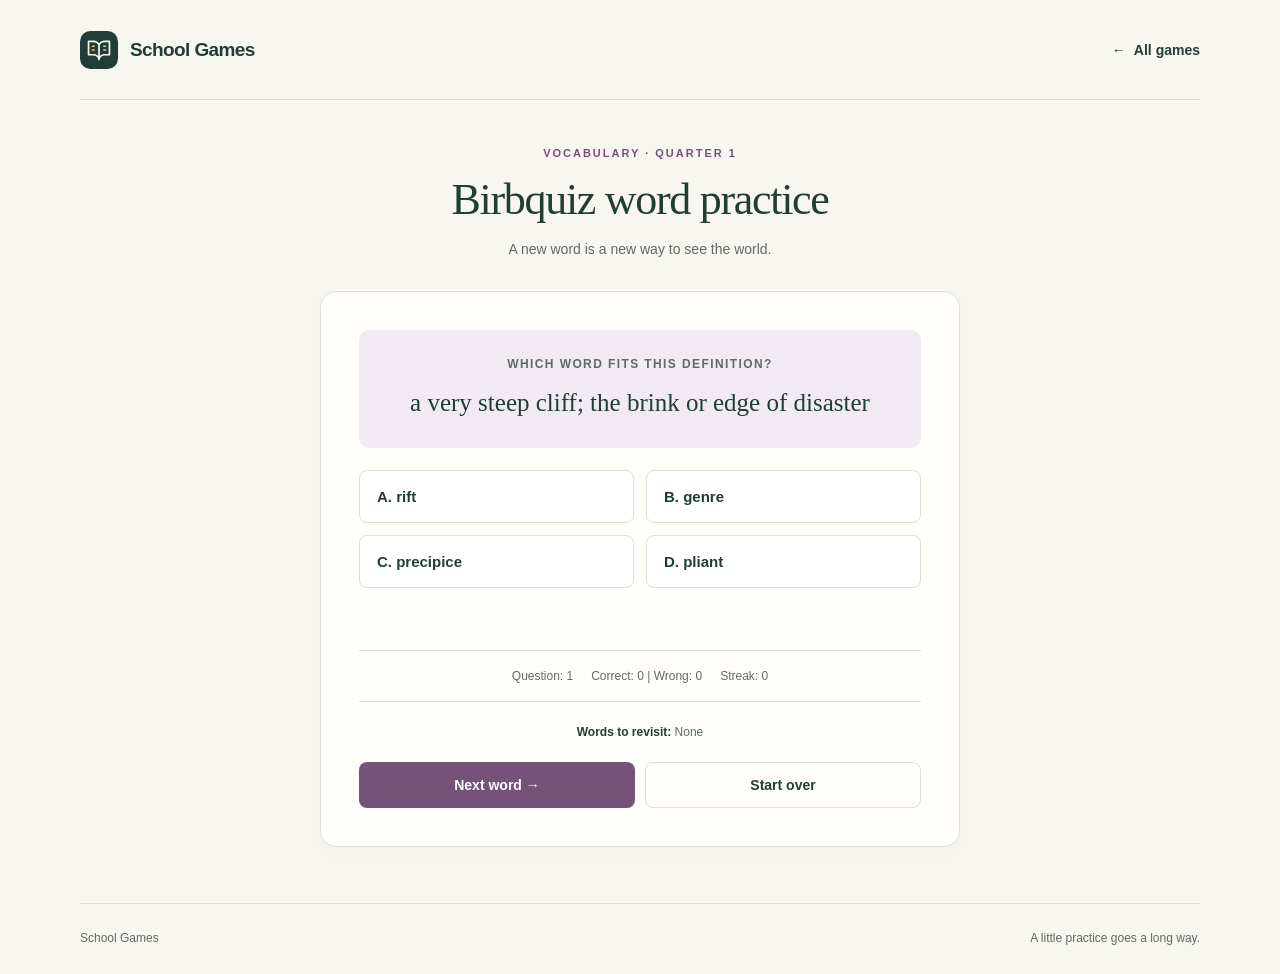
==== SchoolGames/BirbQuiz/index.html @ 55487dbb "Init" ====
<!doctype html>
<html lang="en">
<head>
  <meta charset="utf-8">
  <meta name="viewport" content="width=device-width, initial-scale=1">
  <meta name="description" content="Practice Quarter 1 vocabulary by matching words to their definitions.">
  <meta name="theme-color" content="#f7f6f0">
  <title>Birbquiz · Quarter 1 | School Games</title>
  <link rel="icon" href="../../assets/mark.svg" type="image/svg+xml">
  <link rel="stylesheet" href="../../assets/site.css">
  <script src="game.js" defer></script>
</head>
<body class="theme-vocabulary">
  <a class="skip-link" href="#main">Skip to content</a>
  <header class="site-header">
    <a class="brand" href="../index.html"><img src="../../assets/mark.svg" width="38" height="38" alt="">School Games</a>
    <a class="back-link" href="../index.html"><span aria-hidden="true">←</span> All games</a>
  </header>
  <main class="game-main" id="main">
    <header class="game-heading"><p class="eyebrow">Vocabulary · Quarter 1</p><h1>Birbquiz word practice</h1><p class="subtitle">A new word is a new way to see the world.</p></header>
    <section class="panel quiz-panel" aria-label="Vocabulary quiz">
      <div class="vocabulary-prompt"><h2 class="question-label">Which word fits this definition?</h2><div id="def" aria-live="polite">Loading…</div></div>
      <div id="choices"><button id="b0" type="button" onclick="pick(0)">Loading…</button><button id="b1" type="button" onclick="pick(1)">Loading…</button><button id="b2" type="button" onclick="pick(2)">Loading…</button><button id="b3" type="button" onclick="pick(3)">Loading…</button></div>
      <div class="vocabulary-status" id="status" role="status" aria-live="polite"></div>
      <div class="stats vocabulary-stats" aria-label="Quiz statistics" aria-live="polite"><span id="count">Question: 0</span><span id="score">Correct: 0 | Wrong: 0</span><span id="streak">Streak: 0</span></div>
      <p class="review-words"><strong>Words to revisit:</strong> <span id="wrongList">None</span></p>
      <div class="quiz-actions"><button type="button" onclick="nextQ()">Next word <span aria-hidden="true">→</span></button><button class="secondary" type="button" onclick="resetAll()">Start over</button></div>
    </section>
  </main>
  <noscript><p class="notice">Please enable JavaScript in your browser to play this game.</p></noscript>
  <footer class="site-footer"><p>School Games</p><p>A little practice goes a long way.</p></footer>
</body>
</html>
---- assets/site.css ----
/* Shared visual system. All assets are local so the site works on GitHub Pages. */
:root {
  color-scheme: light;
  --paper: #f7f6f0;
  --surface: #fffefa;
  --ink: #223d36;
  --muted: #5f6c65;
  --line: #dce1d7;
  --accent: #21624c;
  --tint: #eaf2e8;
  font-family: "Avenir Next", Avenir, "Segoe UI", Arial, sans-serif;
  color: var(--ink);
  background: var(--paper);
  font-synthesis: none;
}

* { box-sizing: border-box; }
[hidden] { display: none !important; }
body { margin: 0; min-width: 280px; min-height: 100vh; display: flex; flex-direction: column; }
a { color: inherit; }
button, input, select { font: inherit; }
button, a, input, select, summary { -webkit-tap-highlight-color: transparent; }
button, summary { cursor: pointer; }
button:disabled { cursor: default; }
:focus-visible { outline: 3px solid var(--accent); outline-offset: 4px; }
button, a, summary { touch-action: manipulation; }
img { max-width: 100%; }
h1, h2, h3, p { margin-top: 0; }
h1, h2, h3 { text-wrap: balance; }
p { line-height: 1.65; }
.skip-link { position: absolute; top: -100px; left: 20px; z-index: 10; padding: 12px 20px; background: var(--surface); }
.skip-link:focus { top: 12px; }
.site-header, .site-footer, .home-main { width: min(1120px, calc(100% - 64px)); margin-inline: auto; }
.site-header { min-height: 100px; display: flex; align-items: center; justify-content: space-between; gap: 20px; border-bottom: 1px solid var(--line); }
.brand { display: inline-flex; align-items: center; gap: 12px; text-decoration: none; font-size: 19px; font-weight: 750; letter-spacing: -.6px; }
.brand img { width: 38px; height: 38px; }
.header-note { font-size: 13px; color: var(--muted); }
.back-link { display: inline-flex; align-items: center; gap: 8px; min-height: 44px; font-size: 14px; font-weight: 650; text-decoration: none; }
.back-link:hover { text-decoration: underline; text-underline-offset: 5px; }
.site-footer { display: flex; justify-content: space-between; gap: 16px; padding-block: 25px; border-top: 1px solid var(--line); font-size: 12px; color: var(--muted); }
.site-footer p { margin: 0; }
.eyebrow { margin-bottom: 18px; color: var(--accent); font-size: 11px; font-weight: 800; letter-spacing: 2px; text-transform: uppercase; }
.theme-math { --accent: #21624c; --tint: #eaf2e8; }
.theme-compare { --accent: #a34b31; --tint: #f9ede4; }
.theme-picture { --accent: #2a5d89; --tint: #e9f1f9; }
.theme-vocabulary { --accent: #765178; --tint: #f1eaf3; }

/* Main menu */
.home-main { flex: 1; }
.hero { display: grid; grid-template-columns: 1.25fr 1fr; align-items: center; gap: 60px; padding: 68px 0 64px; }
.hero h1 { margin-bottom: 24px; font-family: Georgia, "Times New Roman", serif; font-size: clamp(44px, 5.2vw, 68px); line-height: 1.06; font-weight: 400; letter-spacing: -2.7px; }
.hero h1 em { color: #38745b; font-weight: 400; }
.hero-copy { max-width: 450px; margin-bottom: 25px; color: var(--muted); font-size: 16px; }
.hero-link { display: inline-flex; align-items: center; gap: 24px; padding: 13px 19px; border-radius: 7px; background: var(--ink); color: white; text-decoration: none; font-size: 14px; font-weight: 650; }
.hero-link:hover { background: #32634f; }
.hero-art { position: relative; height: 300px; border-radius: 50%; background: #ecefdc; background-image: radial-gradient(#a6b69d 1px, transparent 1px); background-size: 17px 17px; }
.art-card { position: absolute; display: grid; align-content: center; justify-items: center; border: 1px solid #d1d9ca; border-radius: 15px; box-shadow: 0 16px 28px #233c3610; }
.art-math { width: 230px; height: 156px; left: 7%; top: 12px; transform: rotate(-8deg); background: #fffefa; }
.art-math strong { color: #286248; font-size: 48px; font-weight: 650; letter-spacing: 5px; }
.art-math span { margin-top: 10px; color: var(--muted); font-size: 10px; font-weight: 700; letter-spacing: 2px; }
.art-word { width: 170px; height: 182px; right: 1%; bottom: 8px; transform: rotate(8deg); background: #f5d88e; border-color: #e7cc88; }
.art-word .letter { color: #785822; font-family: Georgia, serif; font-size: 94px; line-height: 1; letter-spacing: -9px; padding-right: 9px; }
.art-word small { margin-top: 12px; color: #67532d; font-size: 12px; }
.art-spark { position: absolute; right: 10px; top: 10px; color: #98734a; font-size: 54px; }
.art-dots { position: absolute; left: 20px; bottom: 25px; display: flex; gap: 10px; }
.art-dots i { width: 17px; height: 17px; border-radius: 50%; background: #79937a; }
.art-dots i:nth-child(2) { background: #cfa37f; }
.art-dots i:nth-child(3) { background: #e5c970; }
.games-section { padding-bottom: 58px; scroll-margin-top: 25px; }
.section-heading { display: flex; justify-content: space-between; align-items: center; gap: 16px; margin-bottom: 23px; }
.section-heading h2 { font-size: 23px; font-weight: 650; letter-spacing: -.6px; margin: 0; }
.section-heading p { color: var(--muted); font-size: 13px; margin: 0; }
.game-grid { display: grid; grid-template-columns: repeat(4, minmax(0, 1fr)); gap: 18px; }
.game-card { position: relative; display: flex; flex-direction: column; padding: 23px; border: 1px solid var(--line); border-radius: 12px; background: var(--surface); text-decoration: none; transition: transform .18s, box-shadow .18s, border-color .18s; }
.game-card:hover { transform: translateY(-4px); border-color: var(--accent); box-shadow: 0 8px 24px #223d360c; }
.card-symbol { display: grid; place-items: center; align-self: flex-start; min-width: 57px; height: 57px; padding: 0 10px; border-radius: 12px; background: var(--tint); color: var(--accent); font: 600 27px/1 Georgia, serif; margin-bottom: 26px; }
.card-symbol svg { width: 30px; height: 30px; }
.card-category { margin-bottom: 10px; color: var(--accent); font-size: 10px; font-weight: 800; text-transform: uppercase; letter-spacing: 1.4px; }
.game-card h3 { margin-bottom: 12px; font-size: 20px; line-height: 1.3; letter-spacing: -.6px; text-wrap: initial; }
.card-description { margin-bottom: 24px; color: var(--muted); font-size: 13px; line-height: 1.7; }
.card-action { display: flex; align-items: center; justify-content: space-between; gap: 12px; margin-top: auto; padding-top: 17px; border-top: 1px solid var(--line); font-size: 12px; font-weight: 750; }
.card-action span { color: var(--accent); font-size: 19px; }
.learning-note { display: flex; align-items: center; justify-content: space-between; gap: 25px; margin-bottom: 40px; padding: 20px 24px; background: #eef0e6; border-radius: 9px; }
.learning-note strong { font-family: Georgia, serif; font-size: 19px; font-weight: 400; }
.learning-note p { margin: 0; color: var(--muted); font-size: 13px; }

/* Shared game screens */
.game-main { width: min(640px, calc(100% - 40px)); margin: 44px auto 56px; flex: 1; }
.game-main.wide { width: min(980px, calc(100% - 40px)); }
.game-heading { margin-bottom: 30px; text-align: center; }
.game-heading .eyebrow { margin-bottom: 13px; }
.game-heading h1 { margin-bottom: 12px; font-family: Georgia, "Times New Roman", serif; font-size: clamp(32px, 4vw, 44px); line-height: 1.15; font-weight: 400; letter-spacing: -1.3px; }
.game-heading .subtitle { margin: 0; color: var(--muted); font-size: 14px; }
.panel { padding: clamp(22px, 4vw, 38px); border: 1px solid var(--line); border-radius: 16px; background: var(--surface); box-shadow: 0 5px 20px #233c3605; }
.panel h2 { margin-bottom: 14px; font-size: 20px; font-weight: 650; letter-spacing: -.5px; }
.setup-symbol { width: 64px; height: 64px; display: grid; place-items: center; margin: 0 auto 21px; background: var(--tint); color: var(--accent); border-radius: 16px; font: 32px Georgia, serif; }
.setup-panel { text-align: center; }
.setup-panel label { display: block; font-size: 13px; font-weight: 650; margin: 26px 0 9px; }
input[type="number"] { width: 100%; padding: 13px 16px; border: 1px solid #adbdb0; border-radius: 8px; color: var(--ink); background: white; font-size: 20px; text-align: center; }
.setup-panel input { max-width: 230px; }
.hint { color: var(--muted); font-size: 12px; line-height: 1.6; margin: 12px 0 20px; }
button, .button { padding: 13px 20px; min-height: 46px; border: 1px solid transparent; border-radius: 8px; background: var(--accent); color: white; font-weight: 650; font-size: 14px; transition: filter .15s, background .15s; }
button:hover:not(:disabled) { filter: brightness(.91); }
button:disabled { opacity: .65; }
.primary { display: block; width: 100%; }
.secondary { background: transparent; color: var(--ink); border-color: var(--line); }
.secondary:hover:not(:disabled) { background: var(--tint); filter: none; }
.quiz-panel { text-align: center; }
.question-label { color: var(--muted); font-size: 12px !important; font-weight: 650; letter-spacing: 1.4px !important; text-transform: uppercase; }
.problem { padding: 24px 12px; margin: 18px 0 24px; border-radius: 12px; background: var(--tint); color: var(--accent); font-size: clamp(38px, 9vw, 64px); font-weight: 700; font-variant-numeric: tabular-nums; letter-spacing: -1px; overflow-wrap: anywhere; }
.answer-field label { display: block; margin-bottom: 8px; font-size: 13px; font-weight: 650; text-align: left; }
.answer-row { display: flex; gap: 10px; }
.answer-row input { min-width: 0; flex: 1; }
.answer-row button { flex-shrink: 0; }
#message { min-height: 26px; margin: 18px 0; font-size: 14px; line-height: 1.6; font-weight: 650; }
.correct { color: #246b42; }
.celebration-stars, .celebration-note, .celebration-progress { display: none; }
#message.correct {
  margin: 18px 0;
  padding: 20px 16px 16px;
  border: 3px solid #34834d;
  border-radius: 16px;
  background: #e7f6d9;
  color: #20542e;
  animation: celebration-pop .45s ease-out;
}
#message.correct #message-text { display: block; font-size: clamp(26px, 5vw, 36px); line-height: 1.2; font-weight: 850; text-wrap: balance; }
.correct .celebration-stars { display: block; margin-bottom: 12px; color: #997000; font-size: 30px; line-height: 1; animation: celebration-stars .65s ease-in-out 2; }
.celebration-stars span { display: inline-grid; place-items: center; width: 58px; height: 58px; margin: 0 12px; border-radius: 50%; background: #2e7946; color: white; font-size: 40px; vertical-align: middle; }
.correct .celebration-note { display: block; margin-top: 10px; font-size: 13px; font-weight: 600; }
.correct .celebration-progress { display: block; height: 6px; max-width: 210px; margin: 14px auto 0; overflow: hidden; border-radius: 6px; background: #c8e1b6; }
.celebration-progress::after { content: ""; display: block; height: 100%; background: #34834d; transform-origin: left; animation: celebration-wait 3s linear forwards; }
.quiz-panel.celebrating { border-color: #34834d; box-shadow: 0 0 0 3px #e7f6d9; }
.celebrating .problem { background: #e7f6d9; color: #20542e; }
.celebrating #symbol { opacity: 1; }
.celebrating .answers .correct-choice { opacity: 1; border: 3px solid #34834d; background: #e7f6d9; color: #20542e; }
@keyframes celebration-pop { from { transform: scale(.94); } to { transform: scale(1); } }
@keyframes celebration-stars { 50% { transform: translateY(-5px) rotate(-3deg); } }
@keyframes celebration-wait { to { transform: scaleX(0); } }
.wrong { color: #a13328; }
#setup-error:empty { display: none; }
#setup-error { font-size: 13px; margin: 16px 0 0; }
.stats { display: flex; justify-content: center; flex-wrap: wrap; gap: 16px 32px; padding: 18px 10px; border-top: 1px solid var(--line); border-bottom: 1px solid var(--line); font-size: 13px; color: var(--muted); }
.stats span span { font-size: 20px; margin-left: 7px; color: var(--ink); font-weight: 700; }
.quiz-actions { display: flex; justify-content: center; flex-wrap: wrap; gap: 10px; margin-top: 20px; }
.quiz-actions button { flex: 1; }
.comparison-problem { display: grid; grid-template-columns: minmax(0, 1fr) auto minmax(0, 1fr); gap: 12px; align-items: center; }
.number { min-width: 0; overflow-wrap: anywhere; }
#symbol { opacity: .7; }
.answers { display: grid; grid-template-columns: 1fr 1fr; gap: 12px; }
.answers button { padding: 13px 8px; background: white; border: 1px solid #c5b8ac; color: var(--accent); }
.answers button:hover:not(:disabled) { background: var(--tint); filter: none; }
.answer-symbol { display: block; font-size: 34px; font-weight: 500; margin-bottom: 3px; }
.notice { margin: 20px auto; padding: 16px; width: min(640px, calc(100% - 40px)); background: #fff3d5; border-radius: 8px; }

/* Vocabulary */
.vocabulary-prompt { padding: 27px; background: var(--tint); border-radius: 10px; margin-bottom: 22px; }
.vocabulary-prompt .question-label { margin-bottom: 14px; }
#def { font-family: Georgia, serif; font-size: 25px; line-height: 1.45; text-wrap: pretty; }
#choices { display: grid; grid-template-columns: 1fr 1fr; gap: 12px; }
#choices button { background: white; border: 1px solid var(--line); color: var(--ink); text-align: left; padding: 17px; font-size: 15px; }
#choices button:hover:not(:disabled) { background: var(--tint); filter: none; border-color: var(--accent); }
#choices .ok { border-color: #438358; color: #235835; background: #e8f3e7; opacity: 1; }
#choices .bad { border-color: #b8594a; color: #8d3025; background: #f9e9e3; opacity: 1; }
.vocabulary-status { min-height: 26px; font-size: 14px; font-weight: 650; margin: 18px 0; }
.vocabulary-stats { gap: 12px 18px; font-size: 12px; }
.review-words { margin: 20px 0 0; font-size: 12px; color: var(--muted); line-height: 1.7; }
.review-words strong { color: var(--ink); }

/* Picture Words */
.round { display: grid; grid-template-columns: minmax(0, 1fr) minmax(0, 1fr); gap: 20px; }
.word-panel, .picture-panel { height: 290px; min-width: 0; border-radius: 12px; }
.word-panel { display: grid; place-items: center; padding: 24px; background: var(--tint); border: 1px solid #cfdfed; }
#word { width: 100%; max-width: 100%; min-width: 0; text-align: center; white-space: nowrap; font-size: 64px; font-weight: 750; letter-spacing: -2px; line-height: 1.15; }
.picture-panel { position: relative; display: grid; place-items: center; overflow: hidden; background: #f6edcf; border: 1px solid #e6dcb9; }
#question { font-family: Georgia, serif; font-size: 100px; font-weight: 400; color: #a48139; transition: opacity .2s; }
#picture { position: absolute; inset: 0; width: 100%; height: 100%; object-fit: contain; padding: 18px; opacity: 0; transition: opacity .25s; }
.revealed #question { opacity: 0; }
.revealed #picture { opacity: 1; }
.picture-panel.switching #picture { opacity: 0; transition: none; }
.filters { margin-top: 26px; padding-top: 22px; border-top: 1px solid var(--line); }
.filter-controls { display: flex; flex-wrap: wrap; align-items: end; gap: 14px; }
.filter-field { display: grid; gap: 8px; color: var(--muted); font-size: 12px; font-weight: 650; }
.category-filter { position: relative; }
.category-filter summary, #lengthFilter { min-width: 180px; min-height: 46px; padding: 12px; border: 1px solid #b6c5cb; border-radius: 7px; background: white; color: var(--ink); font-size: 13px; }
.category-filter summary { display: flex; align-items: center; justify-content: space-between; gap: 18px; list-style: none; }
.category-filter summary::-webkit-details-marker { display: none; }
.category-filter summary::after { content: "⌄"; }
.category-filter[open] summary::after { content: "⌃"; }
#categoryOptions { position: absolute; z-index: 5; top: calc(100% + 7px); left: 0; width: 240px; max-height: 280px; overflow-y: auto; padding: 10px; border: 1px solid var(--line); border-radius: 10px; background: white; box-shadow: 0 12px 28px #223d3620; }
#categoryOptions label { display: flex; align-items: center; gap: 9px; min-height: 36px; padding: 4px; text-transform: capitalize; cursor: pointer; }
#categoryOptions input { width: 18px; height: 18px; accent-color: var(--accent); }
#resultCount { margin-left: auto; padding-bottom: 13px; color: var(--muted); font-size: 12px; }
.filter-selection { display: flex; flex-wrap: wrap; align-items: center; gap: 9px; margin-top: 15px; }
#selectedCategories { display: contents; }
.chip { display: inline-flex; align-items: center; gap: 3px; padding-left: 12px; border-radius: 6px; background: var(--tint); font-size: 12px; }
.chip button { min-height: 36px; min-width: 36px; padding: 4px; color: var(--accent); background: transparent; font-size: 20px; }
.filter-button { margin-left: auto; min-height: 36px; padding: 6px; color: var(--accent); background: transparent; font-size: 12px; text-decoration: underline; text-underline-offset: 4px; }
.controls { display: flex; justify-content: center; margin-top: 27px; }
.controls button { min-width: 200px; }
.picture-status { min-height: 22px; margin: 12px 0 0; text-align: center; color: var(--muted); font-size: 12px; }

@media (min-width: 1500px) { .home-main { padding-top: 24px; } }
@media (max-width: 1000px) {
  .game-grid { grid-template-columns: repeat(2, minmax(0, 1fr)); }
  .hero { gap: 30px; }
  .hero-art { height: 270px; }
  .art-math { width: 190px; left: 0; }
  .art-word { width: 150px; }
}
@media (max-width: 680px) {
  .site-header, .site-footer, .home-main { width: calc(100% - 40px); }
  .site-header { min-height: 80px; }
  .header-note { display: none; }
  .brand { font-size: 17px; gap: 9px; }
  .brand img { width: 32px; height: 32px; }
  .back-link { font-size: 12px; }
  .hero { grid-template-columns: 1fr; gap: 25px; padding: 42px 0; }
  .hero h1 { font-size: 50px; letter-spacing: -2px; }
  .hero-copy { max-width: 100%; font-size: 14px; }
  .hero-art { display: none; }
  .section-heading { align-items: start; }
  .section-heading h2 { font-size: 21px; }
  .section-heading p { max-width: 120px; font-size: 11px; text-align: right; }
  .game-grid { gap: 12px; }
  .game-card { padding: 18px; }
  .game-card h3 { font-size: 18px; }
  .card-symbol { margin-bottom: 20px; }
  .card-description { font-size: 12px; }
  .learning-note { display: block; padding: 20px; }
  .learning-note p { margin-top: 8px; }
  .site-footer { font-size: 11px; }
  .game-main { margin-top: 32px; margin-bottom: 36px; }
  .game-heading h1 { font-size: 34px; }
  .game-heading .subtitle { font-size: 13px; }
  .round { grid-template-columns: 1fr; gap: 12px; }
  .word-panel { height: 140px; padding: 18px; }
  .picture-panel { height: 220px; }
  .filter-field { flex: 1 1 100%; }
  .category-filter summary, #lengthFilter { width: 100%; min-width: 0; }
  #categoryOptions { width: 100%; }
  #resultCount { margin-left: 0; padding-bottom: 0; }
  .vocabulary-prompt { padding: 20px; }
  #def { font-size: 23px; }
}
@media (max-width: 420px) {
  .game-grid { grid-template-columns: 1fr; }
  .game-card { padding: 22px; }
  .game-card h3 { font-size: 22px; }
  .card-description { font-size: 14px; }
  .card-symbol { margin-bottom: 17px; }
  .site-footer { flex-direction: column; gap: 3px; }
  .hero h1 { font-size: 43px; }
  .answer-row { flex-direction: column; }
  .quiz-actions { flex-direction: column; }
  #choices { grid-template-columns: 1fr; }
}
@media (prefers-reduced-motion: reduce) {
  *, *::before, *::after { animation: none !important; transition: none !important; scroll-behavior: auto !important; }
  .game-card:hover { transform: none; }
}

/* The general home page and navigation between the two main areas. */
.section-navigation { display: flex; align-items: center; gap: 24px; }
.section-navigation a { display: inline-flex; align-items: center; min-height: 44px; font-size: 13px; font-weight: 650; text-decoration: none; }
.section-navigation a:hover { text-decoration: underline; text-underline-offset: 5px; }
.hub-main { padding-bottom: 64px; }
.hub-intro { max-width: 710px; padding: 60px 0 38px; }
.hub-intro h1 { margin-bottom: 22px; font: 400 clamp(40px, 4.8vw, 60px)/1.08 Georgia, serif; letter-spacing: -2px; }
.hub-intro h1 em { color: #38745b; }
.hub-intro > p:last-child { max-width: 530px; color: var(--muted); font-size: 15px; margin-bottom: 0; }
.hub-grid { display: grid; grid-template-columns: repeat(2, minmax(0, 1fr)); gap: 26px; }
.hub-card { display: flex; flex-direction: column; border: 1px solid var(--line); border-radius: 14px; overflow: hidden; background: var(--surface); text-decoration: none; transition: transform .18s, box-shadow .18s, border-color .18s; }
.hub-card:hover { border-color: var(--accent); transform: translateY(-3px); box-shadow: 0 8px 24px #223d360c; }
.hub-card-art { height: 155px; display: flex; align-items: center; justify-content: center; gap: 14px; color: #42765c; background: #edf1e5; border-bottom: 1px solid var(--line); }
.hub-card-art svg { width: 240px; height: 110px; }
.hub-school .hub-card-art { color: #82612e; background: #f6edda; }
.hub-learning-tile { display: grid; place-items: center; width: 72px; height: 72px; border: 1px solid #d9caa9; border-radius: 10px; background: #fffefa; font: 30px Georgia, serif; transform: rotate(-5deg); }
.hub-learning-tile:nth-child(2) { transform: translateY(-7px) rotate(3deg); }
.hub-learning-tile:nth-child(3) { transform: rotate(7deg); }
.hub-card-copy { display: flex; flex-direction: column; flex: 1; padding: 27px 30px; }
.hub-card h2 { margin-bottom: 12px; font: 400 32px/1.2 Georgia, serif; letter-spacing: -.7px; }
.hub-description { color: var(--muted); font-size: 14px; margin-bottom: 24px; }
.hub-school .card-category { color: #82612e; }
.hub-card .card-action { font-size: 13px; }
@media (max-width: 680px) {
  .section-navigation { gap: 14px; }
  .section-navigation a { font-size: 12px; }
  .hub-main { padding-bottom: 36px; }
  .hub-intro { padding: 38px 0 28px; }
  .hub-intro h1 { font-size: 39px; letter-spacing: -1.5px; }
  .hub-intro > p:last-child { font-size: 14px; }
  .hub-grid { grid-template-columns: 1fr; gap: 20px; }
  .hub-card-copy { padding: 23px; }
  .hub-card-art { height: 140px; }
}
@media (prefers-reduced-motion: reduce) { .hub-card:hover { transform: none; } }
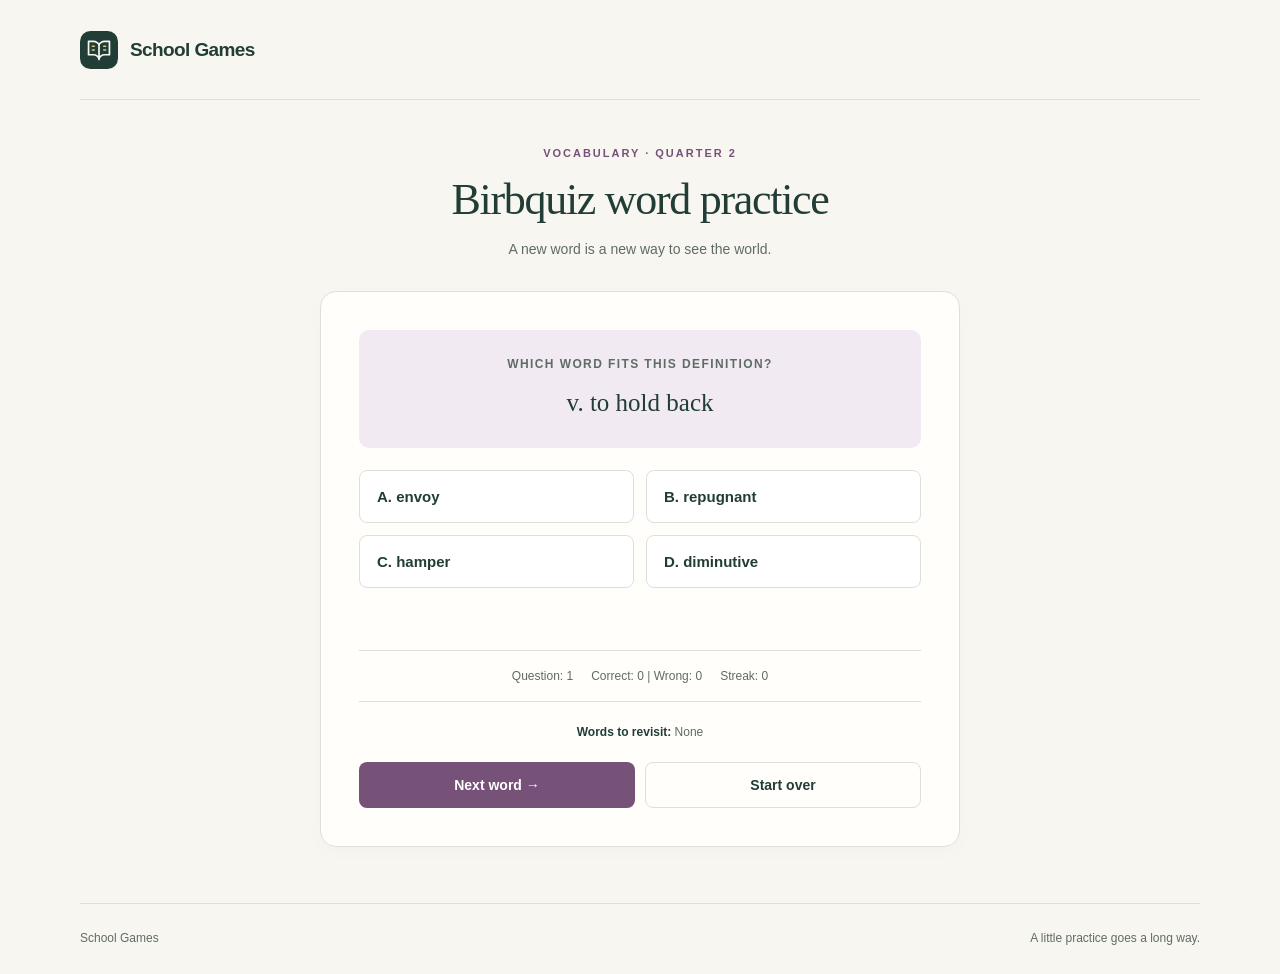
==== commit 64fa0753: "Update Birbquiz quarter 2" ====
--- a/SchoolGames/BirbQuiz/index.html
+++ b/SchoolGames/BirbQuiz/index.html
@@ -3,21 +3,519 @@
 <head>
   <meta charset="utf-8">
   <meta name="viewport" content="width=device-width, initial-scale=1">
-  <meta name="description" content="Practice Quarter 1 vocabulary by matching words to their definitions.">
+  <meta name="description" content="Practice Quarter 2 vocabulary by matching words to their definitions.">
   <meta name="theme-color" content="#f7f6f0">
-  <title>Birbquiz · Quarter 1 | School Games</title>
-  <link rel="icon" href="../../assets/mark.svg" type="image/svg+xml">
-  <link rel="stylesheet" href="../../assets/site.css">
-  <script src="game.js" defer></script>
+  <title>Birbquiz · Quarter 2 | School Games</title>
+  <link rel="icon" href="[data-uri]" type="image/svg+xml">
+  <style>
+/* Shared visual system. All assets are local so the site works on GitHub Pages. */
+:root {
+  color-scheme: light;
+  --paper: #f7f6f0;
+  --surface: #fffefa;
+  --ink: #223d36;
+  --muted: #5f6c65;
+  --line: #dce1d7;
+  --accent: #21624c;
+  --tint: #eaf2e8;
+  font-family: "Avenir Next", Avenir, "Segoe UI", Arial, sans-serif;
+  color: var(--ink);
+  background: var(--paper);
+  font-synthesis: none;
+}
+
+* { box-sizing: border-box; }
+[hidden] { display: none !important; }
+body { margin: 0; min-width: 280px; min-height: 100vh; display: flex; flex-direction: column; }
+a { color: inherit; }
+button, input, select { font: inherit; }
+button, a, input, select, summary { -webkit-tap-highlight-color: transparent; }
+button, summary { cursor: pointer; }
+button:disabled { cursor: default; }
+:focus-visible { outline: 3px solid var(--accent); outline-offset: 4px; }
+button, a, summary { touch-action: manipulation; }
+img { max-width: 100%; }
+h1, h2, h3, p { margin-top: 0; }
+h1, h2, h3 { text-wrap: balance; }
+p { line-height: 1.65; }
+.skip-link { position: absolute; top: -100px; left: 20px; z-index: 10; padding: 12px 20px; background: var(--surface); }
+.skip-link:focus { top: 12px; }
+.site-header, .site-footer, .home-main { width: min(1120px, calc(100% - 64px)); margin-inline: auto; }
+.site-header { min-height: 100px; display: flex; align-items: center; justify-content: space-between; gap: 20px; border-bottom: 1px solid var(--line); }
+.brand { display: inline-flex; align-items: center; gap: 12px; text-decoration: none; font-size: 19px; font-weight: 750; letter-spacing: -.6px; }
+.brand img { width: 38px; height: 38px; }
+.header-note { font-size: 13px; color: var(--muted); }
+.back-link { display: inline-flex; align-items: center; gap: 8px; min-height: 44px; font-size: 14px; font-weight: 650; text-decoration: none; }
+.back-link:hover { text-decoration: underline; text-underline-offset: 5px; }
+.site-footer { display: flex; justify-content: space-between; gap: 16px; padding-block: 25px; border-top: 1px solid var(--line); font-size: 12px; color: var(--muted); }
+.site-footer p { margin: 0; }
+.eyebrow { margin-bottom: 18px; color: var(--accent); font-size: 11px; font-weight: 800; letter-spacing: 2px; text-transform: uppercase; }
+.theme-math { --accent: #21624c; --tint: #eaf2e8; }
+.theme-compare { --accent: #a34b31; --tint: #f9ede4; }
+.theme-picture { --accent: #2a5d89; --tint: #e9f1f9; }
+.theme-vocabulary { --accent: #765178; --tint: #f1eaf3; }
+
+/* Main menu */
+.home-main { flex: 1; }
+.hero { display: grid; grid-template-columns: 1.25fr 1fr; align-items: center; gap: 60px; padding: 68px 0 64px; }
+.hero h1 { margin-bottom: 24px; font-family: Georgia, "Times New Roman", serif; font-size: clamp(44px, 5.2vw, 68px); line-height: 1.06; font-weight: 400; letter-spacing: -2.7px; }
+.hero h1 em { color: #38745b; font-weight: 400; }
+.hero-copy { max-width: 450px; margin-bottom: 25px; color: var(--muted); font-size: 16px; }
+.hero-link { display: inline-flex; align-items: center; gap: 24px; padding: 13px 19px; border-radius: 7px; background: var(--ink); color: white; text-decoration: none; font-size: 14px; font-weight: 650; }
+.hero-link:hover { background: #32634f; }
+.hero-art { position: relative; height: 300px; border-radius: 50%; background: #ecefdc; background-image: radial-gradient(#a6b69d 1px, transparent 1px); background-size: 17px 17px; }
+.art-card { position: absolute; display: grid; align-content: center; justify-items: center; border: 1px solid #d1d9ca; border-radius: 15px; box-shadow: 0 16px 28px #233c3610; }
+.art-math { width: 230px; height: 156px; left: 7%; top: 12px; transform: rotate(-8deg); background: #fffefa; }
+.art-math strong { color: #286248; font-size: 48px; font-weight: 650; letter-spacing: 5px; }
+.art-math span { margin-top: 10px; color: var(--muted); font-size: 10px; font-weight: 700; letter-spacing: 2px; }
+.art-word { width: 170px; height: 182px; right: 1%; bottom: 8px; transform: rotate(8deg); background: #f5d88e; border-color: #e7cc88; }
+.art-word .letter { color: #785822; font-family: Georgia, serif; font-size: 94px; line-height: 1; letter-spacing: -9px; padding-right: 9px; }
+.art-word small { margin-top: 12px; color: #67532d; font-size: 12px; }
+.art-spark { position: absolute; right: 10px; top: 10px; color: #98734a; font-size: 54px; }
+.art-dots { position: absolute; left: 20px; bottom: 25px; display: flex; gap: 10px; }
+.art-dots i { width: 17px; height: 17px; border-radius: 50%; background: #79937a; }
+.art-dots i:nth-child(2) { background: #cfa37f; }
+.art-dots i:nth-child(3) { background: #e5c970; }
+.games-section { padding-bottom: 58px; scroll-margin-top: 25px; }
+.section-heading { display: flex; justify-content: space-between; align-items: center; gap: 16px; margin-bottom: 23px; }
+.section-heading h2 { font-size: 23px; font-weight: 650; letter-spacing: -.6px; margin: 0; }
+.section-heading p { color: var(--muted); font-size: 13px; margin: 0; }
+.game-grid { display: grid; grid-template-columns: repeat(4, minmax(0, 1fr)); gap: 18px; }
+.game-card { position: relative; display: flex; flex-direction: column; padding: 23px; border: 1px solid var(--line); border-radius: 12px; background: var(--surface); text-decoration: none; transition: transform .18s, box-shadow .18s, border-color .18s; }
+.game-card:hover { transform: translateY(-4px); border-color: var(--accent); box-shadow: 0 8px 24px #223d360c; }
+.card-symbol { display: grid; place-items: center; align-self: flex-start; min-width: 57px; height: 57px; padding: 0 10px; border-radius: 12px; background: var(--tint); color: var(--accent); font: 600 27px/1 Georgia, serif; margin-bottom: 26px; }
+.card-symbol svg { width: 30px; height: 30px; }
+.card-category { margin-bottom: 10px; color: var(--accent); font-size: 10px; font-weight: 800; text-transform: uppercase; letter-spacing: 1.4px; }
+.game-card h3 { margin-bottom: 12px; font-size: 20px; line-height: 1.3; letter-spacing: -.6px; text-wrap: initial; }
+.card-description { margin-bottom: 24px; color: var(--muted); font-size: 13px; line-height: 1.7; }
+.card-action { display: flex; align-items: center; justify-content: space-between; gap: 12px; margin-top: auto; padding-top: 17px; border-top: 1px solid var(--line); font-size: 12px; font-weight: 750; }
+.card-action span { color: var(--accent); font-size: 19px; }
+.learning-note { display: flex; align-items: center; justify-content: space-between; gap: 25px; margin-bottom: 40px; padding: 20px 24px; background: #eef0e6; border-radius: 9px; }
+.learning-note strong { font-family: Georgia, serif; font-size: 19px; font-weight: 400; }
+.learning-note p { margin: 0; color: var(--muted); font-size: 13px; }
+
+/* Shared game screens */
+.game-main { width: min(640px, calc(100% - 40px)); margin: 44px auto 56px; flex: 1; }
+.game-main.wide { width: min(980px, calc(100% - 40px)); }
+.game-heading { margin-bottom: 30px; text-align: center; }
+.game-heading .eyebrow { margin-bottom: 13px; }
+.game-heading h1 { margin-bottom: 12px; font-family: Georgia, "Times New Roman", serif; font-size: clamp(32px, 4vw, 44px); line-height: 1.15; font-weight: 400; letter-spacing: -1.3px; }
+.game-heading .subtitle { margin: 0; color: var(--muted); font-size: 14px; }
+.panel { padding: clamp(22px, 4vw, 38px); border: 1px solid var(--line); border-radius: 16px; background: var(--surface); box-shadow: 0 5px 20px #233c3605; }
+.panel h2 { margin-bottom: 14px; font-size: 20px; font-weight: 650; letter-spacing: -.5px; }
+.setup-symbol { width: 64px; height: 64px; display: grid; place-items: center; margin: 0 auto 21px; background: var(--tint); color: var(--accent); border-radius: 16px; font: 32px Georgia, serif; }
+.setup-panel { text-align: center; }
+.setup-panel label { display: block; font-size: 13px; font-weight: 650; margin: 26px 0 9px; }
+input[type="number"] { width: 100%; padding: 13px 16px; border: 1px solid #adbdb0; border-radius: 8px; color: var(--ink); background: white; font-size: 20px; text-align: center; }
+.setup-panel input { max-width: 230px; }
+.hint { color: var(--muted); font-size: 12px; line-height: 1.6; margin: 12px 0 20px; }
+button, .button { padding: 13px 20px; min-height: 46px; border: 1px solid transparent; border-radius: 8px; background: var(--accent); color: white; font-weight: 650; font-size: 14px; transition: filter .15s, background .15s; }
+button:hover:not(:disabled) { filter: brightness(.91); }
+button:disabled { opacity: .65; }
+.primary { display: block; width: 100%; }
+.secondary { background: transparent; color: var(--ink); border-color: var(--line); }
+.secondary:hover:not(:disabled) { background: var(--tint); filter: none; }
+.quiz-panel { text-align: center; }
+.question-label { color: var(--muted); font-size: 12px !important; font-weight: 650; letter-spacing: 1.4px !important; text-transform: uppercase; }
+.problem { padding: 24px 12px; margin: 18px 0 24px; border-radius: 12px; background: var(--tint); color: var(--accent); font-size: clamp(38px, 9vw, 64px); font-weight: 700; font-variant-numeric: tabular-nums; letter-spacing: -1px; overflow-wrap: anywhere; }
+.answer-field label { display: block; margin-bottom: 8px; font-size: 13px; font-weight: 650; text-align: left; }
+.answer-row { display: flex; gap: 10px; }
+.answer-row input { min-width: 0; flex: 1; }
+.answer-row button { flex-shrink: 0; }
+#message { min-height: 26px; margin: 18px 0; font-size: 14px; line-height: 1.6; font-weight: 650; }
+.correct { color: #246b42; }
+.celebration-stars, .celebration-note, .celebration-progress { display: none; }
+#message.correct {
+  margin: 18px 0;
+  padding: 20px 16px 16px;
+  border: 3px solid #34834d;
+  border-radius: 16px;
+  background: #e7f6d9;
+  color: #20542e;
+  animation: celebration-pop .45s ease-out;
+}
+#message.correct #message-text { display: block; font-size: clamp(26px, 5vw, 36px); line-height: 1.2; font-weight: 850; text-wrap: balance; }
+.correct .celebration-stars { display: block; margin-bottom: 12px; color: #997000; font-size: 30px; line-height: 1; animation: celebration-stars .65s ease-in-out 2; }
+.celebration-stars span { display: inline-grid; place-items: center; width: 58px; height: 58px; margin: 0 12px; border-radius: 50%; background: #2e7946; color: white; font-size: 40px; vertical-align: middle; }
+.correct .celebration-note { display: block; margin-top: 10px; font-size: 13px; font-weight: 600; }
+.correct .celebration-progress { display: block; height: 6px; max-width: 210px; margin: 14px auto 0; overflow: hidden; border-radius: 6px; background: #c8e1b6; }
+.celebration-progress::after { content: ""; display: block; height: 100%; background: #34834d; transform-origin: left; animation: celebration-wait 3s linear forwards; }
+.quiz-panel.celebrating { border-color: #34834d; box-shadow: 0 0 0 3px #e7f6d9; }
+.celebrating .problem { background: #e7f6d9; color: #20542e; }
+.celebrating #symbol { opacity: 1; }
+.celebrating .answers .correct-choice { opacity: 1; border: 3px solid #34834d; background: #e7f6d9; color: #20542e; }
+@keyframes celebration-pop { from { transform: scale(.94); } to { transform: scale(1); } }
+@keyframes celebration-stars { 50% { transform: translateY(-5px) rotate(-3deg); } }
+@keyframes celebration-wait { to { transform: scaleX(0); } }
+.wrong { color: #a13328; }
+#setup-error:empty { display: none; }
+#setup-error { font-size: 13px; margin: 16px 0 0; }
+.stats { display: flex; justify-content: center; flex-wrap: wrap; gap: 16px 32px; padding: 18px 10px; border-top: 1px solid var(--line); border-bottom: 1px solid var(--line); font-size: 13px; color: var(--muted); }
+.stats span span { font-size: 20px; margin-left: 7px; color: var(--ink); font-weight: 700; }
+.quiz-actions { display: flex; justify-content: center; flex-wrap: wrap; gap: 10px; margin-top: 20px; }
+.quiz-actions button { flex: 1; }
+.comparison-problem { display: grid; grid-template-columns: minmax(0, 1fr) auto minmax(0, 1fr); gap: 12px; align-items: center; }
+.number { min-width: 0; overflow-wrap: anywhere; }
+#symbol { opacity: .7; }
+.answers { display: grid; grid-template-columns: 1fr 1fr; gap: 12px; }
+.answers button { padding: 13px 8px; background: white; border: 1px solid #c5b8ac; color: var(--accent); }
+.answers button:hover:not(:disabled) { background: var(--tint); filter: none; }
+.answer-symbol { display: block; font-size: 34px; font-weight: 500; margin-bottom: 3px; }
+.notice { margin: 20px auto; padding: 16px; width: min(640px, calc(100% - 40px)); background: #fff3d5; border-radius: 8px; }
+
+/* Vocabulary */
+.vocabulary-prompt { padding: 27px; background: var(--tint); border-radius: 10px; margin-bottom: 22px; }
+.vocabulary-prompt .question-label { margin-bottom: 14px; }
+#def { font-family: Georgia, serif; font-size: 25px; line-height: 1.45; text-wrap: pretty; }
+#choices { display: grid; grid-template-columns: 1fr 1fr; gap: 12px; }
+#choices button { background: white; border: 1px solid var(--line); color: var(--ink); text-align: left; padding: 17px; font-size: 15px; }
+#choices button:hover:not(:disabled) { background: var(--tint); filter: none; border-color: var(--accent); }
+#choices .ok { border-color: #438358; color: #235835; background: #e8f3e7; opacity: 1; }
+#choices .bad { border-color: #b8594a; color: #8d3025; background: #f9e9e3; opacity: 1; }
+.vocabulary-status { min-height: 26px; font-size: 14px; font-weight: 650; margin: 18px 0; }
+.vocabulary-stats { gap: 12px 18px; font-size: 12px; }
+.review-words { margin: 20px 0 0; font-size: 12px; color: var(--muted); line-height: 1.7; }
+.review-words strong { color: var(--ink); }
+
+/* Picture Words */
+.round { display: grid; grid-template-columns: minmax(0, 1fr) minmax(0, 1fr); gap: 20px; }
+.word-panel, .picture-panel { height: 290px; min-width: 0; border-radius: 12px; }
+.word-panel { display: grid; place-items: center; padding: 24px; background: var(--tint); border: 1px solid #cfdfed; }
+#word { width: 100%; max-width: 100%; min-width: 0; text-align: center; white-space: nowrap; font-size: 64px; font-weight: 750; letter-spacing: -2px; line-height: 1.15; }
+.picture-panel { position: relative; display: grid; place-items: center; overflow: hidden; background: #f6edcf; border: 1px solid #e6dcb9; }
+#question { font-family: Georgia, serif; font-size: 100px; font-weight: 400; color: #a48139; transition: opacity .2s; }
+#picture { position: absolute; inset: 0; width: 100%; height: 100%; object-fit: contain; padding: 18px; opacity: 0; transition: opacity .25s; }
+.revealed #question { opacity: 0; }
+.revealed #picture { opacity: 1; }
+.picture-panel.switching #picture { opacity: 0; transition: none; }
+.filters { margin-top: 26px; padding-top: 22px; border-top: 1px solid var(--line); }
+.filter-controls { display: flex; flex-wrap: wrap; align-items: end; gap: 14px; }
+.filter-field { display: grid; gap: 8px; color: var(--muted); font-size: 12px; font-weight: 650; }
+.category-filter { position: relative; }
+.category-filter summary, #lengthFilter { min-width: 180px; min-height: 46px; padding: 12px; border: 1px solid #b6c5cb; border-radius: 7px; background: white; color: var(--ink); font-size: 13px; }
+.category-filter summary { display: flex; align-items: center; justify-content: space-between; gap: 18px; list-style: none; }
+.category-filter summary::-webkit-details-marker { display: none; }
+.category-filter summary::after { content: "⌄"; }
+.category-filter[open] summary::after { content: "⌃"; }
+#categoryOptions { position: absolute; z-index: 5; top: calc(100% + 7px); left: 0; width: 240px; max-height: 280px; overflow-y: auto; padding: 10px; border: 1px solid var(--line); border-radius: 10px; background: white; box-shadow: 0 12px 28px #223d3620; }
+#categoryOptions label { display: flex; align-items: center; gap: 9px; min-height: 36px; padding: 4px; text-transform: capitalize; cursor: pointer; }
+#categoryOptions input { width: 18px; height: 18px; accent-color: var(--accent); }
+#resultCount { margin-left: auto; padding-bottom: 13px; color: var(--muted); font-size: 12px; }
+.filter-selection { display: flex; flex-wrap: wrap; align-items: center; gap: 9px; margin-top: 15px; }
+#selectedCategories { display: contents; }
+.chip { display: inline-flex; align-items: center; gap: 3px; padding-left: 12px; border-radius: 6px; background: var(--tint); font-size: 12px; }
+.chip button { min-height: 36px; min-width: 36px; padding: 4px; color: var(--accent); background: transparent; font-size: 20px; }
+.filter-button { margin-left: auto; min-height: 36px; padding: 6px; color: var(--accent); background: transparent; font-size: 12px; text-decoration: underline; text-underline-offset: 4px; }
+.controls { display: flex; justify-content: center; margin-top: 27px; }
+.controls button { min-width: 200px; }
+.picture-status { min-height: 22px; margin: 12px 0 0; text-align: center; color: var(--muted); font-size: 12px; }
+
+@media (min-width: 1500px) { .home-main { padding-top: 24px; } }
+@media (max-width: 1000px) {
+  .game-grid { grid-template-columns: repeat(2, minmax(0, 1fr)); }
+  .hero { gap: 30px; }
+  .hero-art { height: 270px; }
+  .art-math { width: 190px; left: 0; }
+  .art-word { width: 150px; }
+}
+@media (max-width: 680px) {
+  .site-header, .site-footer, .home-main { width: calc(100% - 40px); }
+  .site-header { min-height: 80px; }
+  .header-note { display: none; }
+  .brand { font-size: 17px; gap: 9px; }
+  .brand img { width: 32px; height: 32px; }
+  .back-link { font-size: 12px; }
+  .hero { grid-template-columns: 1fr; gap: 25px; padding: 42px 0; }
+  .hero h1 { font-size: 50px; letter-spacing: -2px; }
+  .hero-copy { max-width: 100%; font-size: 14px; }
+  .hero-art { display: none; }
+  .section-heading { align-items: start; }
+  .section-heading h2 { font-size: 21px; }
+  .section-heading p { max-width: 120px; font-size: 11px; text-align: right; }
+  .game-grid { gap: 12px; }
+  .game-card { padding: 18px; }
+  .game-card h3 { font-size: 18px; }
+  .card-symbol { margin-bottom: 20px; }
+  .card-description { font-size: 12px; }
+  .learning-note { display: block; padding: 20px; }
+  .learning-note p { margin-top: 8px; }
+  .site-footer { font-size: 11px; }
+  .game-main { margin-top: 32px; margin-bottom: 36px; }
+  .game-heading h1 { font-size: 34px; }
+  .game-heading .subtitle { font-size: 13px; }
+  .round { grid-template-columns: 1fr; gap: 12px; }
+  .word-panel { height: 140px; padding: 18px; }
+  .picture-panel { height: 220px; }
+  .filter-field { flex: 1 1 100%; }
+  .category-filter summary, #lengthFilter { width: 100%; min-width: 0; }
+  #categoryOptions { width: 100%; }
+  #resultCount { margin-left: 0; padding-bottom: 0; }
+  .vocabulary-prompt { padding: 20px; }
+  #def { font-size: 23px; }
+}
+@media (max-width: 420px) {
+  .game-grid { grid-template-columns: 1fr; }
+  .game-card { padding: 22px; }
+  .game-card h3 { font-size: 22px; }
+  .card-description { font-size: 14px; }
+  .card-symbol { margin-bottom: 17px; }
+  .site-footer { flex-direction: column; gap: 3px; }
+  .hero h1 { font-size: 43px; }
+  .answer-row { flex-direction: column; }
+  .quiz-actions { flex-direction: column; }
+  #choices { grid-template-columns: 1fr; }
+}
+@media (prefers-reduced-motion: reduce) {
+  *, *::before, *::after { animation: none !important; transition: none !important; scroll-behavior: auto !important; }
+  .game-card:hover { transform: none; }
+}
+
+/* The general home page and navigation between the two main areas. */
+.section-navigation { display: flex; align-items: center; gap: 24px; }
+.section-navigation a { display: inline-flex; align-items: center; min-height: 44px; font-size: 13px; font-weight: 650; text-decoration: none; }
+.section-navigation a:hover { text-decoration: underline; text-underline-offset: 5px; }
+.hub-main { padding-bottom: 64px; }
+.hub-intro { max-width: 710px; padding: 60px 0 38px; }
+.hub-intro h1 { margin-bottom: 22px; font: 400 clamp(40px, 4.8vw, 60px)/1.08 Georgia, serif; letter-spacing: -2px; }
+.hub-intro h1 em { color: #38745b; }
+.hub-intro > p:last-child { max-width: 530px; color: var(--muted); font-size: 15px; margin-bottom: 0; }
+.hub-grid { display: grid; grid-template-columns: repeat(2, minmax(0, 1fr)); gap: 26px; }
+.hub-card { display: flex; flex-direction: column; border: 1px solid var(--line); border-radius: 14px; overflow: hidden; background: var(--surface); text-decoration: none; transition: transform .18s, box-shadow .18s, border-color .18s; }
+.hub-card:hover { border-color: var(--accent); transform: translateY(-3px); box-shadow: 0 8px 24px #223d360c; }
+.hub-card-art { height: 155px; display: flex; align-items: center; justify-content: center; gap: 14px; color: #42765c; background: #edf1e5; border-bottom: 1px solid var(--line); }
+.hub-card-art svg { width: 240px; height: 110px; }
+.hub-school .hub-card-art { color: #82612e; background: #f6edda; }
+.hub-learning-tile { display: grid; place-items: center; width: 72px; height: 72px; border: 1px solid #d9caa9; border-radius: 10px; background: #fffefa; font: 30px Georgia, serif; transform: rotate(-5deg); }
+.hub-learning-tile:nth-child(2) { transform: translateY(-7px) rotate(3deg); }
+.hub-learning-tile:nth-child(3) { transform: rotate(7deg); }
+.hub-card-copy { display: flex; flex-direction: column; flex: 1; padding: 27px 30px; }
+.hub-card h2 { margin-bottom: 12px; font: 400 32px/1.2 Georgia, serif; letter-spacing: -.7px; }
+.hub-description { color: var(--muted); font-size: 14px; margin-bottom: 24px; }
+.hub-school .card-category { color: #82612e; }
+.hub-card .card-action { font-size: 13px; }
+@media (max-width: 680px) {
+  .section-navigation { gap: 14px; }
+  .section-navigation a { font-size: 12px; }
+  .hub-main { padding-bottom: 36px; }
+  .hub-intro { padding: 38px 0 28px; }
+  .hub-intro h1 { font-size: 39px; letter-spacing: -1.5px; }
+  .hub-intro > p:last-child { font-size: 14px; }
+  .hub-grid { grid-template-columns: 1fr; gap: 20px; }
+  .hub-card-copy { padding: 23px; }
+  .hub-card-art { height: 140px; }
+}
+@media (prefers-reduced-motion: reduce) { .hub-card:hover { transform: none; } }
+</style>
+  <script>
+var ITEMS = [
+  {w:"hamper", d:"v. to hold back"},
+  {w:"hew", d:"v. to shape or cut down with an ax; to conform to"},
+  {w:"sardonic", d:"adj. grimly or scornfully mocking; bitterly sarcastic"},
+  {w:"superfluous", d:"adj. exceeding what is sufficient or required"},
+  {w:"surreptitious", d:"adj. undertaken in stealth; done in hiding"},
+
+  {w:"apex", d:"n. the highest point"},
+  {w:"malign", d:"v. to speak evil of; slander"},
+  {w:"sagacity", d:"n. wisdom"},
+  {w:"sprightly", d:"adj. lively; full of life; flavorful"},
+  {w:"surly", d:"adj. angry and bad-tempered; rude"},
+
+  {w:"pensive", d:"adj. thoughtful (full of thought); melancholy"},
+  {w:"pugnacious", d:"adj. quarrelsome; fond of fighting"},
+  {w:"remunerate", d:"v. to reward; pay; reimburse"},
+  {w:"tirade", d:"n. a long, angry speech"},
+  {w:"vagrant", d:"n. an idle wanderer"},
+
+  {w:"envoy", d:"n. a representative or messenger"},
+  {w:"expedient", d:"adj. advantageous; useful"},
+  {w:"ingratiate", d:"v. to gain favor by deliberate effort (usually uses “with”)"},
+  {w:"grievous", d:"adj. causing sorrow or pain; serious"},
+  {w:"repugnant", d:"adj. offensive; disagreeable; distasteful"},
+
+  {w:"bleak", d:"adj. bare; dreary; dismal"},
+  {w:"diminutive", d:"adj. small; smaller than most others"},
+  {w:"extemporaneous", d:"adj. made or delivered on the spur of the moment"},
+  {w:"languid", d:"adj. drooping; without energy; sluggish"},
+  {w:"paradox", d:"n. a statement that seems contradictory, but may be true (e.g. less is more)"},
+
+  {w:"brevity", d:"n. shortness"},
+  {w:"comport", d:"v. to conduct or bear oneself in a particular manner"},
+  {w:"concise", d:"adj. expressing much in a few words"},
+  {w:"demure", d:"adj. modest; reserved in manner"},
+  {w:"visage", d:"n. the face or facial expression of a person; countenance"},
+
+  {w:"autocratic", d:"adj. absolute in power or authority"},
+  {w:"contend", d:"v. to fight; struggle; argue"},
+  {w:"indoctrinate", d:"v. to teach someone to fully accept the ideas of a particular group without question"},
+  {w:"irreverent", d:"adj. disrespectful"},
+  {w:"temperate", d:"adj. mild; moderate"}
+];
+
+var current = null;
+var opts = [];
+var locked = false;
+var nextQuestionTimer = null;
+
+var total = 0;
+var correct = 0;
+var wrong = 0;
+var streak = 0;
+
+var wrongWords = [];
+
+function randInt(n) { return Math.floor(Math.random() * n); }
+
+function shuffle(a) {
+  var i, j, t;
+  for (i = a.length - 1; i > 0; i--) {
+    j = randInt(i + 1);
+    t = a[i]; a[i] = a[j]; a[j] = t;
+  }
+  return a;
+}
+
+function setText(id, s) {
+  var el = document.getElementById(id);
+  if (el) el.textContent = s;
+}
+
+function setStatus(s) { setText("status", s); }
+
+function setStats() {
+  setText("count", "Question: " + total);
+  setText("score", "Correct: " + correct + " | Wrong: " + wrong);
+  setText("streak", "Streak: " + streak);
+}
+
+function disableChoices(dis) {
+  var i, b;
+  for (i = 0; i < 4; i++) {
+    b = document.getElementById("b" + i);
+    b.disabled = dis;
+  }
+}
+
+function clearChoiceClasses() {
+  var i, b;
+  for (i = 0; i < 4; i++) {
+    b = document.getElementById("b" + i);
+    b.className = "";
+  }
+}
+
+function buildOptions(correctWord) {
+  var all = [];
+  var i;
+  for (i = 0; i < ITEMS.length; i++) all.push(ITEMS[i].w);
+
+  var wrongs = [];
+  while (wrongs.length < 3) {
+    var w = all[randInt(all.length)];
+    if (w === correctWord) continue;
+    if (wrongs.indexOf(w) >= 0) continue;
+    wrongs.push(w);
+  }
+  var o = [correctWord, wrongs[0], wrongs[1], wrongs[2]];
+  return shuffle(o);
+}
+
+function renderWrongWords() {
+  if (wrongWords.length === 0) {
+    setText("wrongList", "None");
+    return;
+  }
+  setText("wrongList", wrongWords.join(", "));
+}
+
+function addWrongWord(w) {
+  if (wrongWords.indexOf(w) >= 0) return;
+  wrongWords.push(w);
+  renderWrongWords();
+}
+
+function nextQ() {
+  window.clearTimeout(nextQuestionTimer);
+  nextQuestionTimer = null;
+  locked = false;
+  disableChoices(false);
+  clearChoiceClasses();
+  setStatus("");
+
+  current = ITEMS[randInt(ITEMS.length)];
+  opts = buildOptions(current.w);
+
+  setText("def", current.d);
+
+  var letters = ["A", "B", "C", "D"];
+  var i, b;
+  for (i = 0; i < 4; i++) {
+    b = document.getElementById("b" + i);
+    b.textContent = letters[i] + ". " + opts[i];
+    b.setAttribute("data-word", opts[i]);
+  }
+
+  total = total + 1;
+  setStats();
+}
+
+function markCorrect() {
+  var i, b;
+  for (i = 0; i < 4; i++) {
+    b = document.getElementById("b" + i);
+    if (b.getAttribute("data-word") === current.w) b.className = "ok";
+  }
+}
+
+function pick(i) {
+  if (locked) return;
+  locked = true;
+  disableChoices(true);
+
+  var b = document.getElementById("b" + i);
+  var chosen = b.getAttribute("data-word");
+  if (chosen === current.w) {
+    b.className = "ok";
+    correct = correct + 1;
+    streak = streak + 1;
+    setStatus("Correct");
+  } else {
+    b.className = "bad";
+    wrong = wrong + 1;
+    streak = 0;
+    addWrongWord(current.w);
+    markCorrect();
+    setStatus("Wrong. Answer: " + current.w);
+  }
+  setStats();
+
+  nextQuestionTimer = window.setTimeout(function() { nextQ(); }, 800);
+}
+
+function resetAll() {
+  total = 0;
+  correct = 0;
+  wrong = 0;
+  streak = 0;
+  wrongWords = [];
+  renderWrongWords();
+  setStats();
+  nextQ();
+}
+
+window.onload = function() {
+  setStats();
+  renderWrongWords();
+  nextQ();
+};
+</script>
 </head>
 <body class="theme-vocabulary">
   <a class="skip-link" href="#main">Skip to content</a>
   <header class="site-header">
-    <a class="brand" href="../index.html"><img src="../../assets/mark.svg" width="38" height="38" alt="">School Games</a>
-    <a class="back-link" href="../index.html"><span aria-hidden="true">←</span> All games</a>
+    <a class="brand" href="#main"><img src="[data-uri]" width="38" height="38" alt="">School Games</a>
   </header>
   <main class="game-main" id="main">
-    <header class="game-heading"><p class="eyebrow">Vocabulary · Quarter 1</p><h1>Birbquiz word practice</h1><p class="subtitle">A new word is a new way to see the world.</p></header>
+    <header class="game-heading"><p class="eyebrow">Vocabulary · Quarter 2</p><h1>Birbquiz word practice</h1><p class="subtitle">A new word is a new way to see the world.</p></header>
     <section class="panel quiz-panel" aria-label="Vocabulary quiz">
       <div class="vocabulary-prompt"><h2 class="question-label">Which word fits this definition?</h2><div id="def" aria-live="polite">Loading…</div></div>
       <div id="choices"><button id="b0" type="button" onclick="pick(0)">Loading…</button><button id="b1" type="button" onclick="pick(1)">Loading…</button><button id="b2" type="button" onclick="pick(2)">Loading…</button><button id="b3" type="button" onclick="pick(3)">Loading…</button></div>
